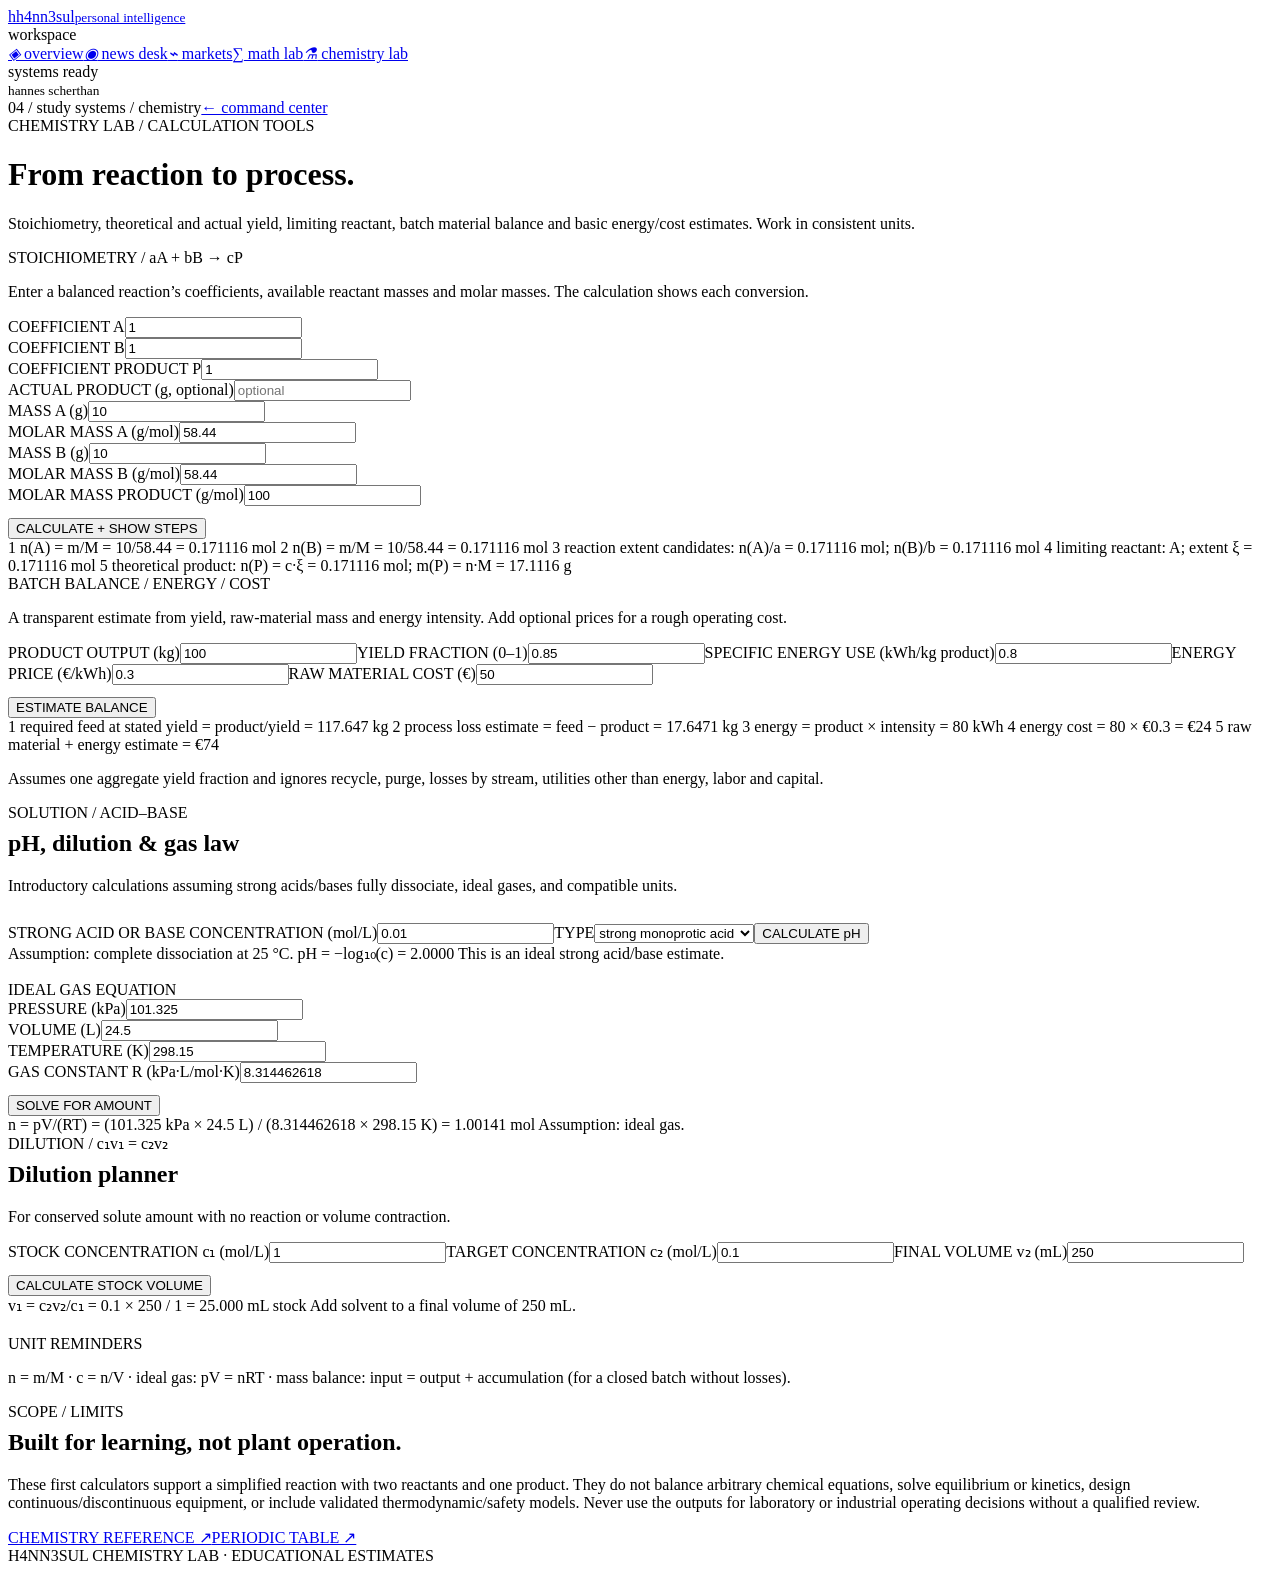
==== chemistry.html @ 366d7206 "Add dashboard module chemistry.html" ====
<!doctype html><html lang="en"><head><meta charset="utf-8"><meta name="viewport" content="width=device-width,initial-scale=1"><title>chemistry lab | h4nn3sul</title><link rel="stylesheet" href="style.css"></head><body><div class="shell"><aside class="side"><a class="brand" href="index.html"><span class="sigil">h</span><span>h4nn3sul<small>personal intelligence</small></span></a><div class="navlabel">workspace</div><a class="nav" href="index.html"><i>◈</i> overview</a><a class="nav" href="news.html"><i>◉</i> news desk</a><a class="nav" href="markets.html"><i>⌁</i> markets</a><a class="nav" href="math.html"><i>∑</i> math lab</a><a class="nav active" href="chemistry.html"><i>⚗</i> chemistry lab</a><div class="sidefoot"><span class="pulse"></span> systems ready<br><small>hannes scherthan</small></div></aside><main class="main"><header class="top"><span>04 / study systems / chemistry</span><a href="index.html">← command center</a></header><div class="content"><div class="pagehead"><div class="tag">CHEMISTRY LAB / CALCULATION TOOLS</div><h1>From reaction to process.</h1><p>Stoichiometry, theoretical and actual yield, limiting reactant, batch material balance and basic energy/cost estimates. Work in consistent units.</p></div><div class="row"><div class="panel"><div class="tag">STOICHIOMETRY / aA + bB → cP</div><p>Enter a balanced reaction’s coefficients, available reactant masses and molar masses. The calculation shows each conversion.</p><div class="row"><div><label class="label">COEFFICIENT A</label><input class="input" id="a" type="number" value="1" step="any"></div><div><label class="label">COEFFICIENT B</label><input class="input" id="b" type="number" value="1" step="any"></div></div><div class="row"><div><label class="label">COEFFICIENT PRODUCT P</label><input class="input" id="c" type="number" value="1" step="any"></div><div><label class="label">ACTUAL PRODUCT (g, optional)</label><input class="input" id="actual" type="number" placeholder="optional" step="any"></div></div><div class="row"><div><label class="label">MASS A (g)</label><input class="input" id="ma" type="number" value="10" step="any"></div><div><label class="label">MOLAR MASS A (g/mol)</label><input class="input" id="mma" type="number" value="58.44" step="any"></div></div><div class="row"><div><label class="label">MASS B (g)</label><input class="input" id="mb" type="number" value="10" step="any"></div><div><label class="label">MOLAR MASS B (g/mol)</label><input class="input" id="mmb" type="number" value="58.44" step="any"></div></div><label class="label">MOLAR MASS PRODUCT (g/mol)</label><input class="input" id="mmp" type="number" value="100" step="any"><br><button class="btn" id="stoich" style="margin-top:12px">CALCULATE + SHOW STEPS</button><div class="output" id="sto"></div></div><div class="panel"><div class="tag">BATCH BALANCE / ENERGY / COST</div><p>A transparent estimate from yield, raw-material mass and energy intensity. Add optional prices for a rough operating cost.</p><label class="label">PRODUCT OUTPUT (kg)</label><input class="input" id="prod" type="number" value="100" step="any"><label class="label">YIELD FRACTION (0–1)</label><input class="input" id="yield" type="number" value="0.85" step="any"><label class="label">SPECIFIC ENERGY USE (kWh/kg product)</label><input class="input" id="energy" type="number" value="0.8" step="any"><label class="label">ENERGY PRICE (€/kWh)</label><input class="input" id="ep" type="number" value="0.3" step="any"><label class="label">RAW MATERIAL COST (€)</label><input class="input" id="cost" type="number" value="50" step="any"><br><button class="btn" id="balance" style="margin-top:12px">ESTIMATE BALANCE</button><div class="output" id="bal"></div><p class="smallnote">Assumes one aggregate yield fraction and ignores recycle, purge, losses by stream, utilities other than energy, labor and capital.</p></div></div><div class="row"><div class="panel"><div class="tag">SOLUTION / ACID–BASE</div><h2 style="margin-top:8px">pH, dilution & gas law</h2><p>Introductory calculations assuming strong acids/bases fully dissociate, ideal gases, and compatible units.</p><label class="label">STRONG ACID OR BASE CONCENTRATION (mol/L)</label><input id="conc" class="input" type="number" value="0.01" step="any"><label class="label">TYPE</label><select id="acidType" class="input"><option value="acid">strong monoprotic acid</option><option value="base">strong monobasic base</option></select><button class="btn" id="phgo" style="margin-top:12px">CALCULATE pH</button><div class="output" id="phout"></div><div class="tag" style="margin-top:18px">IDEAL GAS EQUATION</div><div class="row"><div><label class="label">PRESSURE (kPa)</label><input id="pressure" class="input" type="number" value="101.325"></div><div><label class="label">VOLUME (L)</label><input id="volume" class="input" type="number" value="24.5"></div></div><div class="row"><div><label class="label">TEMPERATURE (K)</label><input id="temp" class="input" type="number" value="298.15"></div><div><label class="label">GAS CONSTANT R (kPa·L/mol·K)</label><input id="gasR" class="input" type="number" value="8.314462618"></div></div><button class="btn" id="gasgo" style="margin-top:12px">SOLVE FOR AMOUNT</button><div class="output" id="gasout"></div></div><div class="panel"><div class="tag">DILUTION / c₁v₁ = c₂v₂</div><h2 style="margin-top:8px">Dilution planner</h2><p>For conserved solute amount with no reaction or volume contraction.</p><label class="label">STOCK CONCENTRATION c₁ (mol/L)</label><input id="c1" class="input" type="number" value="1" step="any"><label class="label">TARGET CONCENTRATION c₂ (mol/L)</label><input id="c2" class="input" type="number" value="0.1" step="any"><label class="label">FINAL VOLUME v₂ (mL)</label><input id="v2" class="input" type="number" value="250" step="any"><button class="btn" id="dilute" style="margin-top:12px">CALCULATE STOCK VOLUME</button><div class="output" id="dilout"></div><div class="tag" style="margin-top:20px">UNIT REMINDERS</div><p>n = m/M · c = n/V · ideal gas: pV = nRT · mass balance: input = output + accumulation (for a closed batch without losses).</p></div></div><div class="panel"><div class="tag">SCOPE / LIMITS</div><h2 style="margin-top:8px">Built for learning, not plant operation.</h2><p>These first calculators support a simplified reaction with two reactants and one product. They do not balance arbitrary chemical equations, solve equilibrium or kinetics, design continuous/discontinuous equipment, or include validated thermodynamic/safety models. Never use the outputs for laboratory or industrial operating decisions without a qualified review.</p><div class="chips"><a class="chip" href="https://www.chemie.de/tools/" target="_blank" rel="noreferrer">CHEMISTRY REFERENCE ↗</a><a class="chip" href="https://www.periodensystem-online.de/" target="_blank" rel="noreferrer">PERIODIC TABLE ↗</a></div></div><footer>H4NN3SUL <span>CHEMISTRY LAB · EDUCATIONAL ESTIMATES</span></footer></div></main></div><script>const $=s=>document.querySelector(s),n=id=>Number($('#'+id).value),f=x=>Number(x.toPrecision(6)).toString();$('#stoich').onclick=()=>{let [a,b,c,ma,mma,mb,mmb,mmp]=['a','b','c','ma','mma','mb','mmb','mmp'].map(n);if([a,b,c,ma,mma,mb,mmb,mmp].some(x=>!Number.isFinite(x)||x<=0)){$('#sto').textContent='All coefficients, masses and molar masses must be positive.';return}let na=ma/mma,nb=mb/mmb,xa=na/a,xb=nb/b,extent=Math.min(xa,xb),lim=xa<=xb?'A':'B',np=extent*c,mp=np*mmp,actual=n('actual');$('#sto').textContent='1  n(A) = m/M = '+f(ma)+'/'+f(mma)+' = '+f(na)+' mol\n2  n(B) = m/M = '+f(mb)+'/'+f(mmb)+' = '+f(nb)+' mol\n3  reaction extent candidates: n(A)/a = '+f(xa)+' mol; n(B)/b = '+f(xb)+' mol\n4  limiting reactant: '+lim+'; extent ξ = '+f(extent)+' mol\n5  theoretical product: n(P) = c·ξ = '+f(np)+' mol; m(P) = n·M = '+f(mp)+' g'+(actual>0?'\n6  percent yield = actual/theoretical × 100 = '+f(100*actual/mp)+'%':'')};$('#balance').onclick=()=>{let p=n('prod'),y=n('yield'),e=n('energy'),ep=n('ep'),c=n('cost');if(![p,y,e,ep,c].every(Number.isFinite)||p<0||y<=0||y>1||e<0||ep<0||c<0){$('#bal').textContent='Use nonnegative values and a yield between 0 and 1.';return}let feed=p/y,kwh=p*e;$('#bal').textContent='1  required feed at stated yield = product/yield = '+f(feed)+' kg\n2  process loss estimate = feed − product = '+f(feed-p)+' kg\n3  energy = product × intensity = '+f(kwh)+' kWh\n4  energy cost = '+f(kwh)+' × €'+f(ep)+' = €'+f(kwh*ep)+'\n5  raw material + energy estimate = €'+f(c+kwh*ep)};$('#stoich').click();$('#balance').click();document.querySelector('#phgo').onclick=()=>{let c=Number(document.querySelector('#conc').value),t=document.querySelector('#acidType').value,o=document.querySelector('#phout');if(!(c>0)){o.textContent='Concentration must be above zero.';return}let p=t==='acid'?-Math.log10(c):14+Math.log10(c);o.textContent='Assumption: complete dissociation at 25 °C.\n'+(t==='acid'?'pH = −log₁₀(c) = ':'pOH = −log₁₀(c); pH = 14 − pOH = ')+p.toFixed(4)+'\nThis is an ideal strong acid/base estimate.'};document.querySelector('#gasgo').onclick=()=>{let p=Number(document.querySelector('#pressure').value),v=Number(document.querySelector('#volume').value),t=Number(document.querySelector('#temp').value),r=Number(document.querySelector('#gasR').value),o=document.querySelector('#gasout');if([p,v,t,r].some(x=>!(x>0))){o.textContent='All inputs must be positive.';return}let n=p*v/(r*t);o.textContent='n = pV/(RT)\n= ('+p+' kPa × '+v+' L) / ('+r+' × '+t+' K)\n= '+n.toFixed(5)+' mol\nAssumption: ideal gas.'};document.querySelector('#dilute').onclick=()=>{let c1=Number(document.querySelector('#c1').value),c2=Number(document.querySelector('#c2').value),v=Number(document.querySelector('#v2').value),o=document.querySelector('#dilout');if(!(c1>0&&c2>0&&v>0&&c2<=c1)){o.textContent='Use positive values and c₂ ≤ c₁.';return}let v1=c2*v/c1;o.textContent='v₁ = c₂v₂/c₁\n= '+c2+' × '+v+' / '+c1+'\n= '+v1.toFixed(3)+' mL stock\nAdd solvent to a final volume of '+v+' mL.'};document.querySelector('#phgo').click();document.querySelector('#gasgo').click();document.querySelector('#dilute').click();</script></body></html>
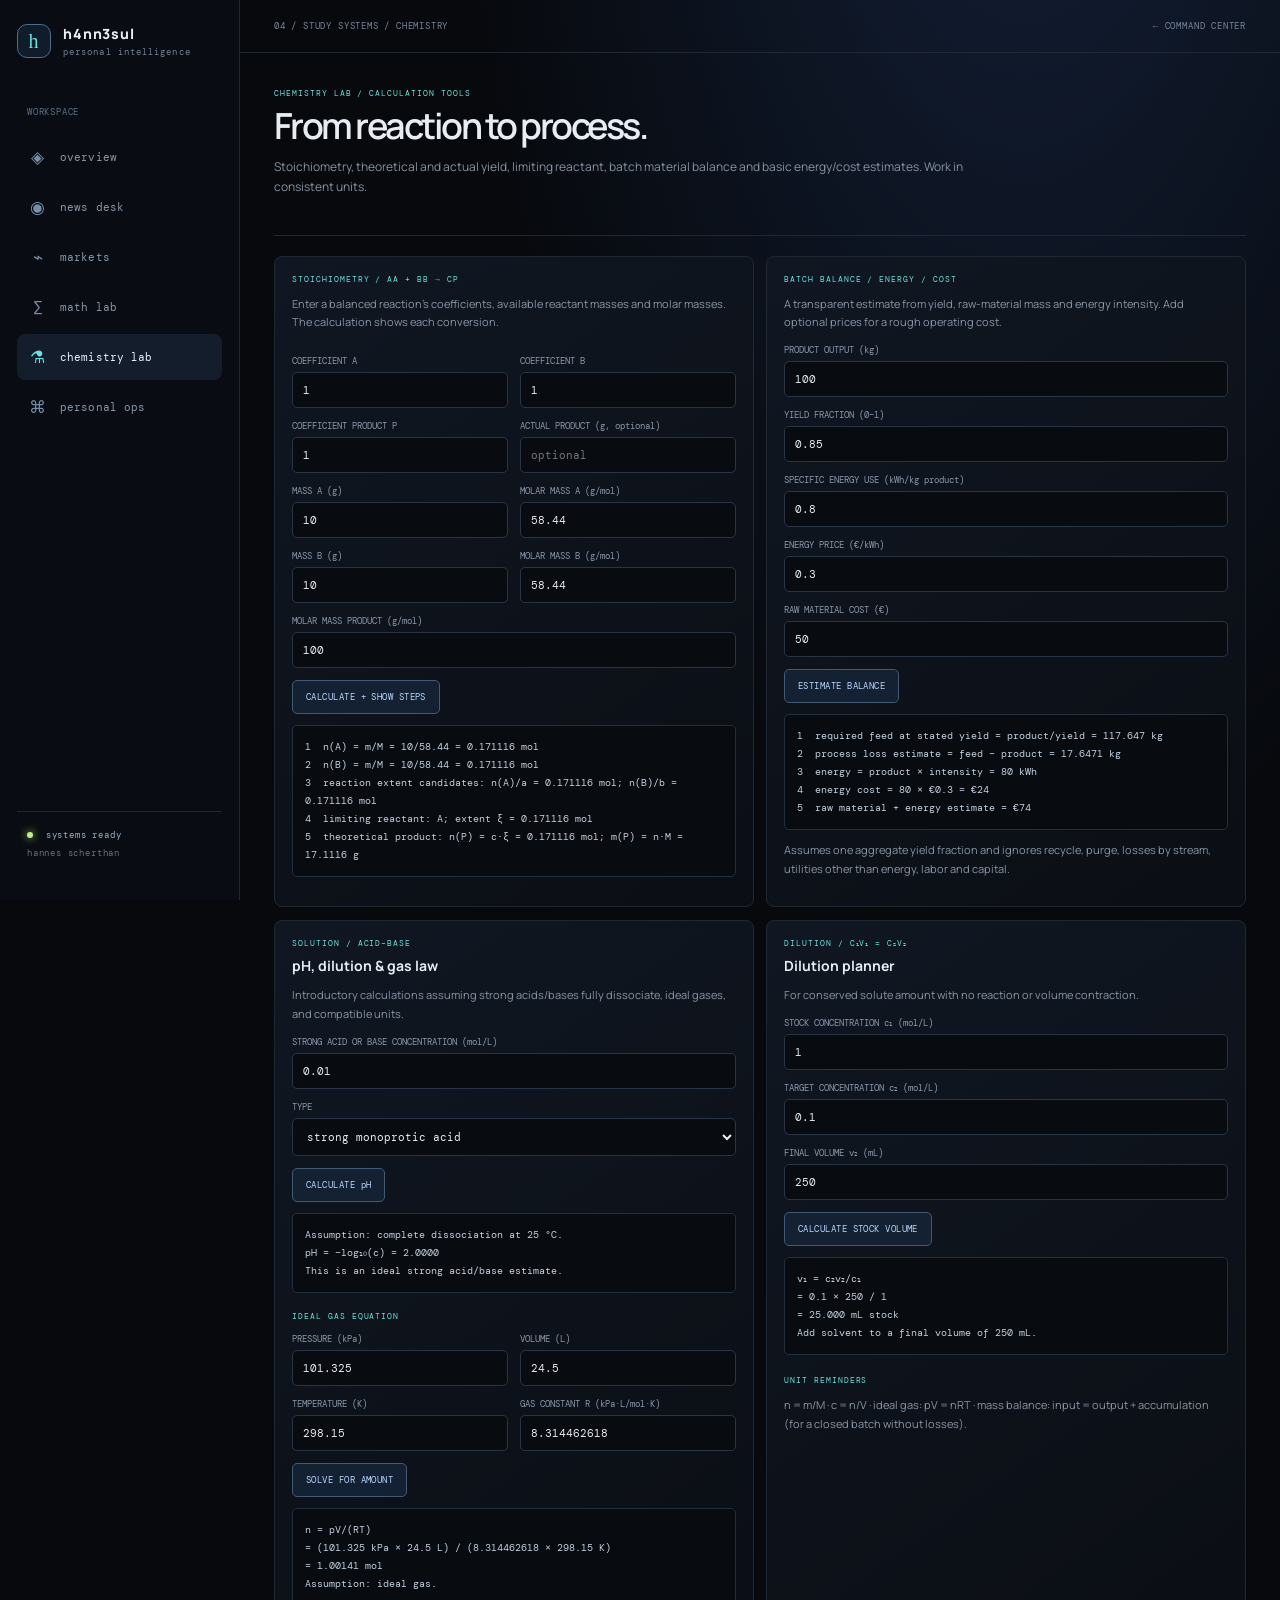
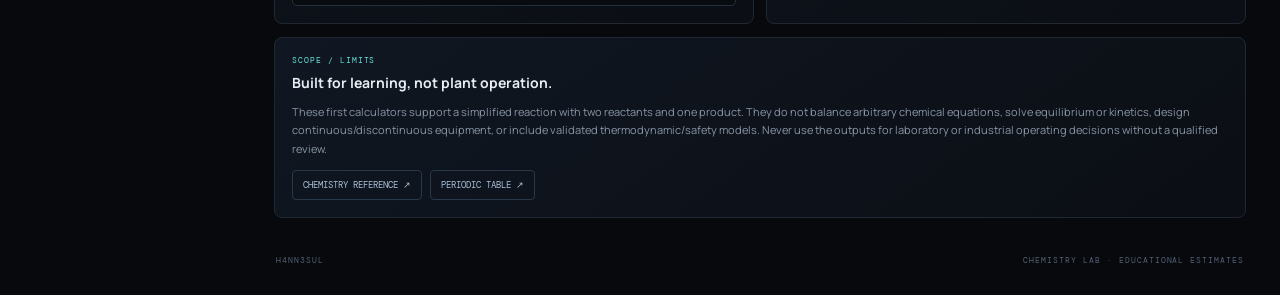
==== commit fb75cf5b: "Expand Jarvis dashboard features" ====
--- a/chemistry.html
+++ b/chemistry.html
@@ -1,2 +1,2 @@
-<!doctype html><html lang="en"><head><meta charset="utf-8"><meta name="viewport" content="width=device-width,initial-scale=1"><title>chemistry lab | h4nn3sul</title><link rel="stylesheet" href="style.css"></head><body><div class="shell"><aside class="side"><a class="brand" href="index.html"><span class="sigil">h</span><span>h4nn3sul<small>personal intelligence</small></span></a><div class="navlabel">workspace</div><a class="nav" href="index.html"><i>◈</i> overview</a><a class="nav" href="news.html"><i>◉</i> news desk</a><a class="nav" href="markets.html"><i>⌁</i> markets</a><a class="nav" href="math.html"><i>∑</i> math lab</a><a class="nav active" href="chemistry.html"><i>⚗</i> chemistry lab</a><div class="sidefoot"><span class="pulse"></span> systems ready<br><small>hannes scherthan</small></div></aside><main class="main"><header class="top"><span>04 / study systems / chemistry</span><a href="index.html">← command center</a></header><div class="content"><div class="pagehead"><div class="tag">CHEMISTRY LAB / CALCULATION TOOLS</div><h1>From reaction to process.</h1><p>Stoichiometry, theoretical and actual yield, limiting reactant, batch material balance and basic energy/cost estimates. Work in consistent units.</p></div><div class="row"><div class="panel"><div class="tag">STOICHIOMETRY / aA + bB → cP</div><p>Enter a balanced reaction’s coefficients, available reactant masses and molar masses. The calculation shows each conversion.</p><div class="row"><div><label class="label">COEFFICIENT A</label><input class="input" id="a" type="number" value="1" step="any"></div><div><label class="label">COEFFICIENT B</label><input class="input" id="b" type="number" value="1" step="any"></div></div><div class="row"><div><label class="label">COEFFICIENT PRODUCT P</label><input class="input" id="c" type="number" value="1" step="any"></div><div><label class="label">ACTUAL PRODUCT (g, optional)</label><input class="input" id="actual" type="number" placeholder="optional" step="any"></div></div><div class="row"><div><label class="label">MASS A (g)</label><input class="input" id="ma" type="number" value="10" step="any"></div><div><label class="label">MOLAR MASS A (g/mol)</label><input class="input" id="mma" type="number" value="58.44" step="any"></div></div><div class="row"><div><label class="label">MASS B (g)</label><input class="input" id="mb" type="number" value="10" step="any"></div><div><label class="label">MOLAR MASS B (g/mol)</label><input class="input" id="mmb" type="number" value="58.44" step="any"></div></div><label class="label">MOLAR MASS PRODUCT (g/mol)</label><input class="input" id="mmp" type="number" value="100" step="any"><br><button class="btn" id="stoich" style="margin-top:12px">CALCULATE + SHOW STEPS</button><div class="output" id="sto"></div></div><div class="panel"><div class="tag">BATCH BALANCE / ENERGY / COST</div><p>A transparent estimate from yield, raw-material mass and energy intensity. Add optional prices for a rough operating cost.</p><label class="label">PRODUCT OUTPUT (kg)</label><input class="input" id="prod" type="number" value="100" step="any"><label class="label">YIELD FRACTION (0–1)</label><input class="input" id="yield" type="number" value="0.85" step="any"><label class="label">SPECIFIC ENERGY USE (kWh/kg product)</label><input class="input" id="energy" type="number" value="0.8" step="any"><label class="label">ENERGY PRICE (€/kWh)</label><input class="input" id="ep" type="number" value="0.3" step="any"><label class="label">RAW MATERIAL COST (€)</label><input class="input" id="cost" type="number" value="50" step="any"><br><button class="btn" id="balance" style="margin-top:12px">ESTIMATE BALANCE</button><div class="output" id="bal"></div><p class="smallnote">Assumes one aggregate yield fraction and ignores recycle, purge, losses by stream, utilities other than energy, labor and capital.</p></div></div><div class="row"><div class="panel"><div class="tag">SOLUTION / ACID–BASE</div><h2 style="margin-top:8px">pH, dilution & gas law</h2><p>Introductory calculations assuming strong acids/bases fully dissociate, ideal gases, and compatible units.</p><label class="label">STRONG ACID OR BASE CONCENTRATION (mol/L)</label><input id="conc" class="input" type="number" value="0.01" step="any"><label class="label">TYPE</label><select id="acidType" class="input"><option value="acid">strong monoprotic acid</option><option value="base">strong monobasic base</option></select><button class="btn" id="phgo" style="margin-top:12px">CALCULATE pH</button><div class="output" id="phout"></div><div class="tag" style="margin-top:18px">IDEAL GAS EQUATION</div><div class="row"><div><label class="label">PRESSURE (kPa)</label><input id="pressure" class="input" type="number" value="101.325"></div><div><label class="label">VOLUME (L)</label><input id="volume" class="input" type="number" value="24.5"></div></div><div class="row"><div><label class="label">TEMPERATURE (K)</label><input id="temp" class="input" type="number" value="298.15"></div><div><label class="label">GAS CONSTANT R (kPa·L/mol·K)</label><input id="gasR" class="input" type="number" value="8.314462618"></div></div><button class="btn" id="gasgo" style="margin-top:12px">SOLVE FOR AMOUNT</button><div class="output" id="gasout"></div></div><div class="panel"><div class="tag">DILUTION / c₁v₁ = c₂v₂</div><h2 style="margin-top:8px">Dilution planner</h2><p>For conserved solute amount with no reaction or volume contraction.</p><label class="label">STOCK CONCENTRATION c₁ (mol/L)</label><input id="c1" class="input" type="number" value="1" step="any"><label class="label">TARGET CONCENTRATION c₂ (mol/L)</label><input id="c2" class="input" type="number" value="0.1" step="any"><label class="label">FINAL VOLUME v₂ (mL)</label><input id="v2" class="input" type="number" value="250" step="any"><button class="btn" id="dilute" style="margin-top:12px">CALCULATE STOCK VOLUME</button><div class="output" id="dilout"></div><div class="tag" style="margin-top:20px">UNIT REMINDERS</div><p>n = m/M · c = n/V · ideal gas: pV = nRT · mass balance: input = output + accumulation (for a closed batch without losses).</p></div></div><div class="panel"><div class="tag">SCOPE / LIMITS</div><h2 style="margin-top:8px">Built for learning, not plant operation.</h2><p>These first calculators support a simplified reaction with two reactants and one product. They do not balance arbitrary chemical equations, solve equilibrium or kinetics, design continuous/discontinuous equipment, or include validated thermodynamic/safety models. Never use the outputs for laboratory or industrial operating decisions without a qualified review.</p><div class="chips"><a class="chip" href="https://www.chemie.de/tools/" target="_blank" rel="noreferrer">CHEMISTRY REFERENCE ↗</a><a class="chip" href="https://www.periodensystem-online.de/" target="_blank" rel="noreferrer">PERIODIC TABLE ↗</a></div></div><footer>H4NN3SUL <span>CHEMISTRY LAB · EDUCATIONAL ESTIMATES</span></footer></div></main></div><script>const $=s=>document.querySelector(s),n=id=>Number($('#'+id).value),f=x=>Number(x.toPrecision(6)).toString();$('#stoich').onclick=()=>{let [a,b,c,ma,mma,mb,mmb,mmp]=['a','b','c','ma','mma','mb','mmb','mmp'].map(n);if([a,b,c,ma,mma,mb,mmb,mmp].some(x=>!Number.isFinite(x)||x<=0)){$('#sto').textContent='All coefficients, masses and molar masses must be positive.';return}let na=ma/mma,nb=mb/mmb,xa=na/a,xb=nb/b,extent=Math.min(xa,xb),lim=xa<=xb?'A':'B',np=extent*c,mp=np*mmp,actual=n('actual');$('#sto').textContent='1  n(A) = m/M = '+f(ma)+'/'+f(mma)+' = '+f(na)+' mol\n2  n(B) = m/M = '+f(mb)+'/'+f(mmb)+' = '+f(nb)+' mol\n3  reaction extent candidates: n(A)/a = '+f(xa)+' mol; n(B)/b = '+f(xb)+' mol\n4  limiting reactant: '+lim+'; extent ξ = '+f(extent)+' mol\n5  theoretical product: n(P) = c·ξ = '+f(np)+' mol; m(P) = n·M = '+f(mp)+' g'+(actual>0?'\n6  percent yield = actual/theoretical × 100 = '+f(100*actual/mp)+'%':'')};$('#balance').onclick=()=>{let p=n('prod'),y=n('yield'),e=n('energy'),ep=n('ep'),c=n('cost');if(![p,y,e,ep,c].every(Number.isFinite)||p<0||y<=0||y>1||e<0||ep<0||c<0){$('#bal').textContent='Use nonnegative values and a yield between 0 and 1.';return}let feed=p/y,kwh=p*e;$('#bal').textContent='1  required feed at stated yield = product/yield = '+f(feed)+' kg\n2  process loss estimate = feed − product = '+f(feed-p)+' kg\n3  energy = product × intensity = '+f(kwh)+' kWh\n4  energy cost = '+f(kwh)+' × €'+f(ep)+' = €'+f(kwh*ep)+'\n5  raw material + energy estimate = €'+f(c+kwh*ep)};$('#stoich').click();$('#balance').click();document.querySelector('#phgo').onclick=()=>{let c=Number(document.querySelector('#conc').value),t=document.querySelector('#acidType').value,o=document.querySelector('#phout');if(!(c>0)){o.textContent='Concentration must be above zero.';return}let p=t==='acid'?-Math.log10(c):14+Math.log10(c);o.textContent='Assumption: complete dissociation at 25 °C.\n'+(t==='acid'?'pH = −log₁₀(c) = ':'pOH = −log₁₀(c); pH = 14 − pOH = ')+p.toFixed(4)+'\nThis is an ideal strong acid/base estimate.'};document.querySelector('#gasgo').onclick=()=>{let p=Number(document.querySelector('#pressure').value),v=Number(document.querySelector('#volume').value),t=Number(document.querySelector('#temp').value),r=Number(document.querySelector('#gasR').value),o=document.querySelector('#gasout');if([p,v,t,r].some(x=>!(x>0))){o.textContent='All inputs must be positive.';return}let n=p*v/(r*t);o.textContent='n = pV/(RT)\n= ('+p+' kPa × '+v+' L) / ('+r+' × '+t+' K)\n= '+n.toFixed(5)+' mol\nAssumption: ideal gas.'};document.querySelector('#dilute').onclick=()=>{let c1=Number(document.querySelector('#c1').value),c2=Number(document.querySelector('#c2').value),v=Number(document.querySelector('#v2').value),o=document.querySelector('#dilout');if(!(c1>0&&c2>0&&v>0&&c2<=c1)){o.textContent='Use positive values and c₂ ≤ c₁.';return}let v1=c2*v/c1;o.textContent='v₁ = c₂v₂/c₁\n= '+c2+' × '+v+' / '+c1+'\n= '+v1.toFixed(3)+' mL stock\nAdd solvent to a final volume of '+v+' mL.'};document.querySelector('#phgo').click();document.querySelector('#gasgo').click();document.querySelector('#dilute').click();</script></body></html>
+<!doctype html><html lang="en"><head><meta charset="utf-8"><meta name="viewport" content="width=device-width,initial-scale=1"><title>chemistry lab | h4nn3sul</title><link rel="stylesheet" href="style.css"></head><body><div class="shell"><aside class="side"><a class="brand" href="index.html"><span class="sigil">h</span><span>h4nn3sul<small>personal intelligence</small></span></a><div class="navlabel">workspace</div><a class="nav" href="index.html"><i>◈</i> overview</a><a class="nav" href="news.html"><i>◉</i> news desk</a><a class="nav" href="markets.html"><i>⌁</i> markets</a><a class="nav" href="math.html"><i>∑</i> math lab</a><a class="nav active" href="chemistry.html"><i>⚗</i> chemistry lab</a><a class="nav" href="ops.html"><i>⌘</i> personal ops</a><div class="sidefoot"><span class="pulse"></span> systems ready<br><small>hannes scherthan</small></div></aside><main class="main"><header class="top"><span>04 / study systems / chemistry</span><a href="index.html">← command center</a></header><div class="content"><div class="pagehead"><div class="tag">CHEMISTRY LAB / CALCULATION TOOLS</div><h1>From reaction to process.</h1><p>Stoichiometry, theoretical and actual yield, limiting reactant, batch material balance and basic energy/cost estimates. Work in consistent units.</p></div><div class="row"><div class="panel"><div class="tag">STOICHIOMETRY / aA + bB → cP</div><p>Enter a balanced reaction’s coefficients, available reactant masses and molar masses. The calculation shows each conversion.</p><div class="row"><div><label class="label">COEFFICIENT A</label><input class="input" id="a" type="number" value="1" step="any"></div><div><label class="label">COEFFICIENT B</label><input class="input" id="b" type="number" value="1" step="any"></div></div><div class="row"><div><label class="label">COEFFICIENT PRODUCT P</label><input class="input" id="c" type="number" value="1" step="any"></div><div><label class="label">ACTUAL PRODUCT (g, optional)</label><input class="input" id="actual" type="number" placeholder="optional" step="any"></div></div><div class="row"><div><label class="label">MASS A (g)</label><input class="input" id="ma" type="number" value="10" step="any"></div><div><label class="label">MOLAR MASS A (g/mol)</label><input class="input" id="mma" type="number" value="58.44" step="any"></div></div><div class="row"><div><label class="label">MASS B (g)</label><input class="input" id="mb" type="number" value="10" step="any"></div><div><label class="label">MOLAR MASS B (g/mol)</label><input class="input" id="mmb" type="number" value="58.44" step="any"></div></div><label class="label">MOLAR MASS PRODUCT (g/mol)</label><input class="input" id="mmp" type="number" value="100" step="any"><br><button class="btn" id="stoich" style="margin-top:12px">CALCULATE + SHOW STEPS</button><div class="output" id="sto"></div></div><div class="panel"><div class="tag">BATCH BALANCE / ENERGY / COST</div><p>A transparent estimate from yield, raw-material mass and energy intensity. Add optional prices for a rough operating cost.</p><label class="label">PRODUCT OUTPUT (kg)</label><input class="input" id="prod" type="number" value="100" step="any"><label class="label">YIELD FRACTION (0–1)</label><input class="input" id="yield" type="number" value="0.85" step="any"><label class="label">SPECIFIC ENERGY USE (kWh/kg product)</label><input class="input" id="energy" type="number" value="0.8" step="any"><label class="label">ENERGY PRICE (€/kWh)</label><input class="input" id="ep" type="number" value="0.3" step="any"><label class="label">RAW MATERIAL COST (€)</label><input class="input" id="cost" type="number" value="50" step="any"><br><button class="btn" id="balance" style="margin-top:12px">ESTIMATE BALANCE</button><div class="output" id="bal"></div><p class="smallnote">Assumes one aggregate yield fraction and ignores recycle, purge, losses by stream, utilities other than energy, labor and capital.</p></div></div><div class="row"><div class="panel"><div class="tag">SOLUTION / ACID–BASE</div><h2 style="margin-top:8px">pH, dilution & gas law</h2><p>Introductory calculations assuming strong acids/bases fully dissociate, ideal gases, and compatible units.</p><label class="label">STRONG ACID OR BASE CONCENTRATION (mol/L)</label><input id="conc" class="input" type="number" value="0.01" step="any"><label class="label">TYPE</label><select id="acidType" class="input"><option value="acid">strong monoprotic acid</option><option value="base">strong monobasic base</option></select><button class="btn" id="phgo" style="margin-top:12px">CALCULATE pH</button><div class="output" id="phout"></div><div class="tag" style="margin-top:18px">IDEAL GAS EQUATION</div><div class="row"><div><label class="label">PRESSURE (kPa)</label><input id="pressure" class="input" type="number" value="101.325"></div><div><label class="label">VOLUME (L)</label><input id="volume" class="input" type="number" value="24.5"></div></div><div class="row"><div><label class="label">TEMPERATURE (K)</label><input id="temp" class="input" type="number" value="298.15"></div><div><label class="label">GAS CONSTANT R (kPa·L/mol·K)</label><input id="gasR" class="input" type="number" value="8.314462618"></div></div><button class="btn" id="gasgo" style="margin-top:12px">SOLVE FOR AMOUNT</button><div class="output" id="gasout"></div></div><div class="panel"><div class="tag">DILUTION / c₁v₁ = c₂v₂</div><h2 style="margin-top:8px">Dilution planner</h2><p>For conserved solute amount with no reaction or volume contraction.</p><label class="label">STOCK CONCENTRATION c₁ (mol/L)</label><input id="c1" class="input" type="number" value="1" step="any"><label class="label">TARGET CONCENTRATION c₂ (mol/L)</label><input id="c2" class="input" type="number" value="0.1" step="any"><label class="label">FINAL VOLUME v₂ (mL)</label><input id="v2" class="input" type="number" value="250" step="any"><button class="btn" id="dilute" style="margin-top:12px">CALCULATE STOCK VOLUME</button><div class="output" id="dilout"></div><div class="tag" style="margin-top:20px">UNIT REMINDERS</div><p>n = m/M · c = n/V · ideal gas: pV = nRT · mass balance: input = output + accumulation (for a closed batch without losses).</p></div></div><div class="panel"><div class="tag">SCOPE / LIMITS</div><h2 style="margin-top:8px">Built for learning, not plant operation.</h2><p>These first calculators support a simplified reaction with two reactants and one product. They do not balance arbitrary chemical equations, solve equilibrium or kinetics, design continuous/discontinuous equipment, or include validated thermodynamic/safety models. Never use the outputs for laboratory or industrial operating decisions without a qualified review.</p><div class="chips"><a class="chip" href="https://www.chemie.de/tools/" target="_blank" rel="noreferrer">CHEMISTRY REFERENCE ↗</a><a class="chip" href="https://www.periodensystem-online.de/" target="_blank" rel="noreferrer">PERIODIC TABLE ↗</a></div></div><footer>H4NN3SUL <span>CHEMISTRY LAB · EDUCATIONAL ESTIMATES</span></footer></div></main></div><script>const $=s=>document.querySelector(s),n=id=>Number($('#'+id).value),f=x=>Number(x.toPrecision(6)).toString();$('#stoich').onclick=()=>{let [a,b,c,ma,mma,mb,mmb,mmp]=['a','b','c','ma','mma','mb','mmb','mmp'].map(n);if([a,b,c,ma,mma,mb,mmb,mmp].some(x=>!Number.isFinite(x)||x<=0)){$('#sto').textContent='All coefficients, masses and molar masses must be positive.';return}let na=ma/mma,nb=mb/mmb,xa=na/a,xb=nb/b,extent=Math.min(xa,xb),lim=xa<=xb?'A':'B',np=extent*c,mp=np*mmp,actual=n('actual');$('#sto').textContent='1  n(A) = m/M = '+f(ma)+'/'+f(mma)+' = '+f(na)+' mol\n2  n(B) = m/M = '+f(mb)+'/'+f(mmb)+' = '+f(nb)+' mol\n3  reaction extent candidates: n(A)/a = '+f(xa)+' mol; n(B)/b = '+f(xb)+' mol\n4  limiting reactant: '+lim+'; extent ξ = '+f(extent)+' mol\n5  theoretical product: n(P) = c·ξ = '+f(np)+' mol; m(P) = n·M = '+f(mp)+' g'+(actual>0?'\n6  percent yield = actual/theoretical × 100 = '+f(100*actual/mp)+'%':'')};$('#balance').onclick=()=>{let p=n('prod'),y=n('yield'),e=n('energy'),ep=n('ep'),c=n('cost');if(![p,y,e,ep,c].every(Number.isFinite)||p<0||y<=0||y>1||e<0||ep<0||c<0){$('#bal').textContent='Use nonnegative values and a yield between 0 and 1.';return}let feed=p/y,kwh=p*e;$('#bal').textContent='1  required feed at stated yield = product/yield = '+f(feed)+' kg\n2  process loss estimate = feed − product = '+f(feed-p)+' kg\n3  energy = product × intensity = '+f(kwh)+' kWh\n4  energy cost = '+f(kwh)+' × €'+f(ep)+' = €'+f(kwh*ep)+'\n5  raw material + energy estimate = €'+f(c+kwh*ep)};$('#stoich').click();$('#balance').click();document.querySelector('#phgo').onclick=()=>{let c=Number(document.querySelector('#conc').value),t=document.querySelector('#acidType').value,o=document.querySelector('#phout');if(!(c>0)){o.textContent='Concentration must be above zero.';return}let p=t==='acid'?-Math.log10(c):14+Math.log10(c);o.textContent='Assumption: complete dissociation at 25 °C.\n'+(t==='acid'?'pH = −log₁₀(c) = ':'pOH = −log₁₀(c); pH = 14 − pOH = ')+p.toFixed(4)+'\nThis is an ideal strong acid/base estimate.'};document.querySelector('#gasgo').onclick=()=>{let p=Number(document.querySelector('#pressure').value),v=Number(document.querySelector('#volume').value),t=Number(document.querySelector('#temp').value),r=Number(document.querySelector('#gasR').value),o=document.querySelector('#gasout');if([p,v,t,r].some(x=>!(x>0))){o.textContent='All inputs must be positive.';return}let n=p*v/(r*t);o.textContent='n = pV/(RT)\n= ('+p+' kPa × '+v+' L) / ('+r+' × '+t+' K)\n= '+n.toFixed(5)+' mol\nAssumption: ideal gas.'};document.querySelector('#dilute').onclick=()=>{let c1=Number(document.querySelector('#c1').value),c2=Number(document.querySelector('#c2').value),v=Number(document.querySelector('#v2').value),o=document.querySelector('#dilout');if(!(c1>0&&c2>0&&v>0&&c2<=c1)){o.textContent='Use positive values and c₂ ≤ c₁.';return}let v1=c2*v/c1;o.textContent='v₁ = c₂v₂/c₁\n= '+c2+' × '+v+' / '+c1+'\n= '+v1.toFixed(3)+' mL stock\nAdd solvent to a final volume of '+v+' mL.'};document.querySelector('#phgo').click();document.querySelector('#gasgo').click();document.querySelector('#dilute').click();</script></body></html>
 
--- a/style.css
+++ b/style.css
@@ -0,0 +1,6 @@
+@import url('https://fonts.googleapis.com/css2?family=DM+Mono:wght@400;500&family=Manrope:wght@400;500;600;700;800&display=swap');
+:root{color-scheme:dark;--bg:#07090d;--panel:#0d1118;--panel2:#111721;--line:#202833;--muted:#8390a1;--text:#e8edf4;--blue:#8cbcff;--cyan:#69e2dc;--lime:#c1f08b;font-family:Manrope,Inter,system-ui,sans-serif}*{box-sizing:border-box}body{margin:0;background:radial-gradient(ellipse at 80% -20%,#14213a 0,transparent 40%),var(--bg);color:var(--text);min-height:100vh}a{color:inherit;text-decoration:none}.shell{min-height:100vh}.side{width:240px;position:fixed;inset:0 auto 0 0;border-right:1px solid var(--line);background:#090c12;padding:24px 17px;display:flex;flex-direction:column;z-index:4}.brand{display:flex;align-items:center;gap:12px;font-size:14px;font-weight:800;letter-spacing:.06em}.brand small{display:block;color:#718096;font:9px 'DM Mono',monospace;letter-spacing:.12em;margin-top:3px}.sigil{width:34px;height:34px;border:1px solid #4b6d92;border-radius:10px;display:grid;place-items:center;color:var(--cyan);font:20px Georgia;background:#111c2a}.navlabel,.sectionbar,.modtag,.kicker,.launch,.top,.sidefoot,.nav{font-family:'DM Mono',monospace;letter-spacing:.09em}.navlabel{font-size:9px;color:#607084;margin:48px 0 14px 10px;text-transform:uppercase}.nav{padding:12px 11px;border-radius:8px;color:#8997a8;font-size:11px;letter-spacing:.01em;display:flex;align-items:center;gap:12px;margin:2px 0}.nav i{font-style:normal;font-size:17px;width:20px;text-align:center;color:#778da8}.nav:hover,.nav.active{background:#131d2b;color:#e6f2ff}.nav.active i{color:var(--cyan)}.sidefoot{margin-top:auto;padding:14px 10px;border-top:1px solid var(--line);font-size:9px;color:#9ab1c5;line-height:2}.sidefoot small{font-size:9px;color:#637286}.pulse{display:inline-block;width:6px;height:6px;background:var(--lime);border-radius:50%;margin-right:7px;box-shadow:0 0 9px #b7ef89}.main{margin-left:240px;min-height:100vh}.top{height:53px;border-bottom:1px solid var(--line);display:flex;align-items:center;justify-content:space-between;padding:0 34px;color:#78869a;font-size:9px;text-transform:uppercase}.content{max-width:1200px;margin:auto;padding:0 34px}.welcome{min-height:325px;display:flex;align-items:center;justify-content:space-between;border-bottom:1px solid var(--line);padding:42px 4px}.kicker{font-size:9px;color:#9fb0c5}.kicker span{color:#536277}h1{font-size:clamp(42px,5vw,68px);letter-spacing:-.07em;line-height:1.02;margin:22px 0 13px;font-weight:600}h1 em{font-style:normal;color:var(--blue)}.welcome p{color:#97a3b2;font-size:13px;max-width:400px;line-height:1.8;margin-bottom:24px}.button{display:inline-flex;gap:25px;align-items:center;background:#b8d7ff;color:#0a111c;padding:12px 15px;border-radius:5px;font:10px 'DM Mono',monospace;letter-spacing:.05em;text-transform:uppercase}.button:hover{background:var(--cyan)}.orb{width:230px;height:230px;border-radius:50%;margin:5px 70px 0 20px;display:grid;place-items:center;background:radial-gradient(circle,#152944 0,#0e1828 50%,#0a0e17 70%);border:1px solid #243b59;box-shadow:0 0 70px #2d71b322,inset 0 0 28px #4775a522;position:relative}.orb:before,.orb:after{content:"";position:absolute;border:1px solid #34516f77;border-radius:50%;inset:15px}.orb:after{inset:-9px;border-style:dashed;animation:spin 50s linear infinite}@keyframes spin{to{transform:rotate(360deg)}}.orb-in{display:flex;align-items:center;flex-direction:column;gap:8px;z-index:1;color:#7792ad;font:8px 'DM Mono',monospace;letter-spacing:.2em}.orb-in strong{font:700 73px Manrope;color:#a6cfff;text-shadow:0 0 30px #6ebdff88}.sectionbar{display:flex;justify-content:space-between;color:#627287;font-size:9px;padding:22px 2px 12px}.modulegrid{display:grid;grid-template-columns:repeat(2,minmax(0,1fr));gap:12px}.module{border:1px solid var(--line);background:linear-gradient(140deg,#101722,#0b0e14 75%);border-radius:8px;min-height:204px;padding:20px;position:relative;transition:.2s}.module:hover{border-color:#48617e;transform:translateY(-2px);background:#111a27}.module-icon{position:absolute;right:18px;top:14px;color:#7195ba;font-size:24px}.modtag{color:#688099;font-size:8px}.module h2{font-size:22px;letter-spacing:-.05em;margin:24px 0 6px}.module p{font-size:11px;color:#8793a2;max-width:280px;line-height:1.7;margin:0}.launch{position:absolute;bottom:17px;color:var(--cyan);font-size:8px}.newsmod .module-icon{color:#87bfff}.marketmod .module-icon{color:#8ce1c9}.mathmod .module-icon{color:#c6a5ff}.chemmod .module-icon{color:#e5c37d}footer{font:8px 'DM Mono',monospace;letter-spacing:.12em;color:#536174;display:flex;justify-content:space-between;padding:24px 2px 30px}.pagehead{padding:35px 0 25px;border-bottom:1px solid var(--line);margin-bottom:20px}.pagehead h1{font-size:36px;margin:10px 0}.pagehead p{font-size:12px;color:#8793a2;line-height:1.7;max-width:700px}.panel{background:linear-gradient(145deg,#101722,#0b0e14);border:1px solid var(--line);border-radius:8px;padding:17px;margin-bottom:13px}.panel h2,.panel h3{font-size:14px;margin:0 0 8px}.panel p,.muted{font-size:11px;color:#8996a6;line-height:1.7}.row{display:grid;grid-template-columns:repeat(2,minmax(0,1fr));gap:12px}.grid3{display:grid;grid-template-columns:repeat(3,minmax(0,1fr));gap:12px}.tag{font:8px 'DM Mono',monospace;color:var(--cyan);letter-spacing:.12em;text-transform:uppercase}.input,select,textarea{width:100%;background:#080b10;border:1px solid #293444;color:#e8edf4;border-radius:5px;padding:10px;font:11px 'DM Mono',monospace}.label{display:block;color:#8998a9;font:9px 'DM Mono',monospace;margin:12px 0 5px}.btn{display:inline-flex;border:1px solid #425a74;color:#b8d7ff;background:#142133;border-radius:5px;padding:10px 13px;cursor:pointer;font:9px 'DM Mono',monospace;letter-spacing:.05em}.btn:hover{background:#243c58}.output{white-space:pre-wrap;color:#c2d0df;background:#080b10;border:1px solid #222f3d;padding:12px;border-radius:5px;font:10px/1.8 'DM Mono',monospace;margin-top:11px;min-height:36px}.smallnote{font-size:9px;line-height:1.6;color:#68788d}.chips{display:flex;flex-wrap:wrap;gap:8px}.chip{font:9px 'DM Mono',monospace;border:1px solid #293849;color:#a9bfd7;padding:8px 10px;border-radius:4px}.chip:hover{border-color:#7896b7}.copy{float:right}.chartbox{height:380px;border:1px solid var(--line);border-radius:7px;overflow:hidden}.chartbox iframe{width:100%;height:100%;border:0}.canvas{width:100%;height:270px;background:#080b10;border:1px solid #283343;border-radius:6px;margin-top:12px}.mono{font-family:'DM Mono',monospace}@media(max-width:850px){.side{width:62px;padding:17px 8px}.brand{justify-content:center}.brand span:last-child,.navlabel,.nav:not(.active){font-size:0}.brand small,.sidefoot,.nav.active{font-size:0}.nav{justify-content:center;padding:12px 0}.nav i{font-size:17px}.main{margin-left:62px}.content{padding:0 20px}.orb{width:160px;height:160px;margin-right:15px}.orb-in strong{font-size:52px}}@media(max-width:580px){.top{padding:0 17px}.content{padding:0 14px}.welcome{min-height:275px}.orb{width:90px;height:90px;margin:0 2px}.orb:before{inset:7px}.orb-in strong{font-size:29px}.orb-in{font-size:5px}h1{font-size:40px}.modulegrid,.row,.grid3{grid-template-columns:1fr}.module{min-height:175px}.pagehead h1{font-size:30px}}
+
+/* dashboard personal tools */
+
+
